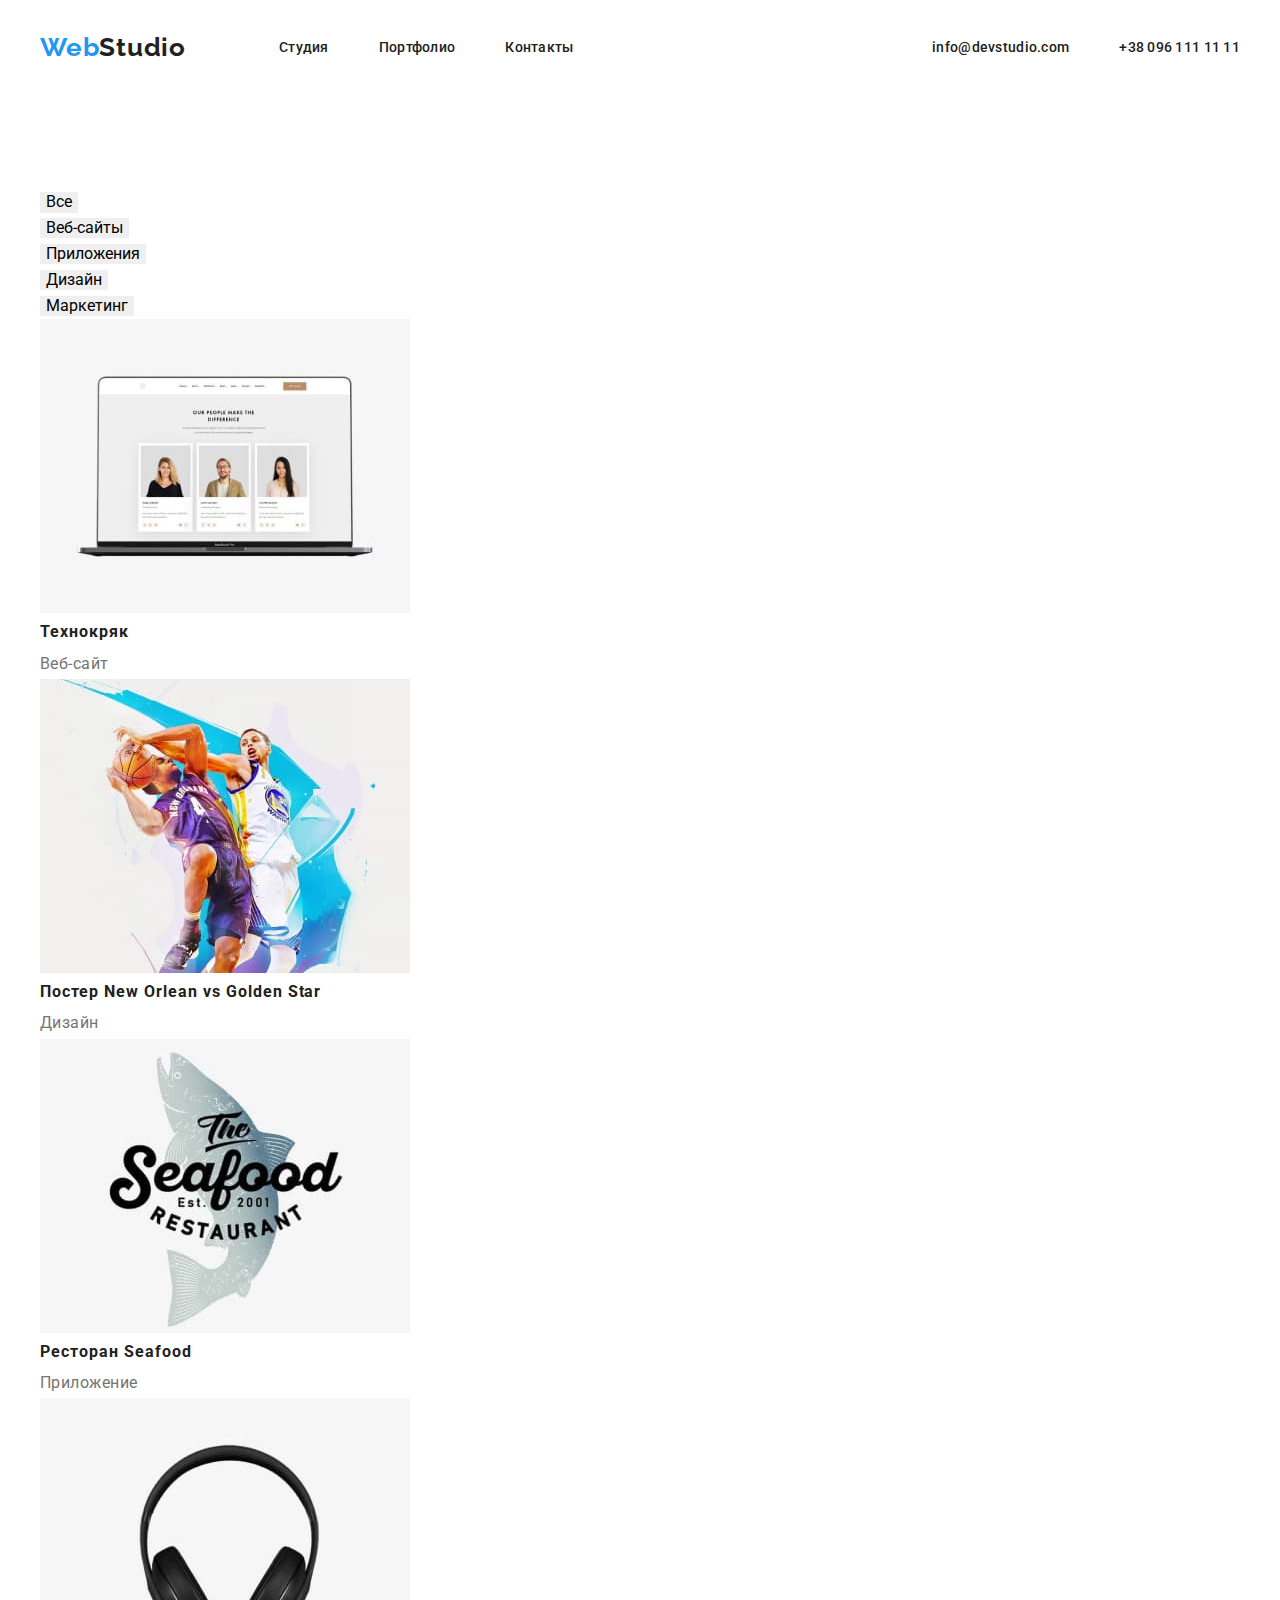
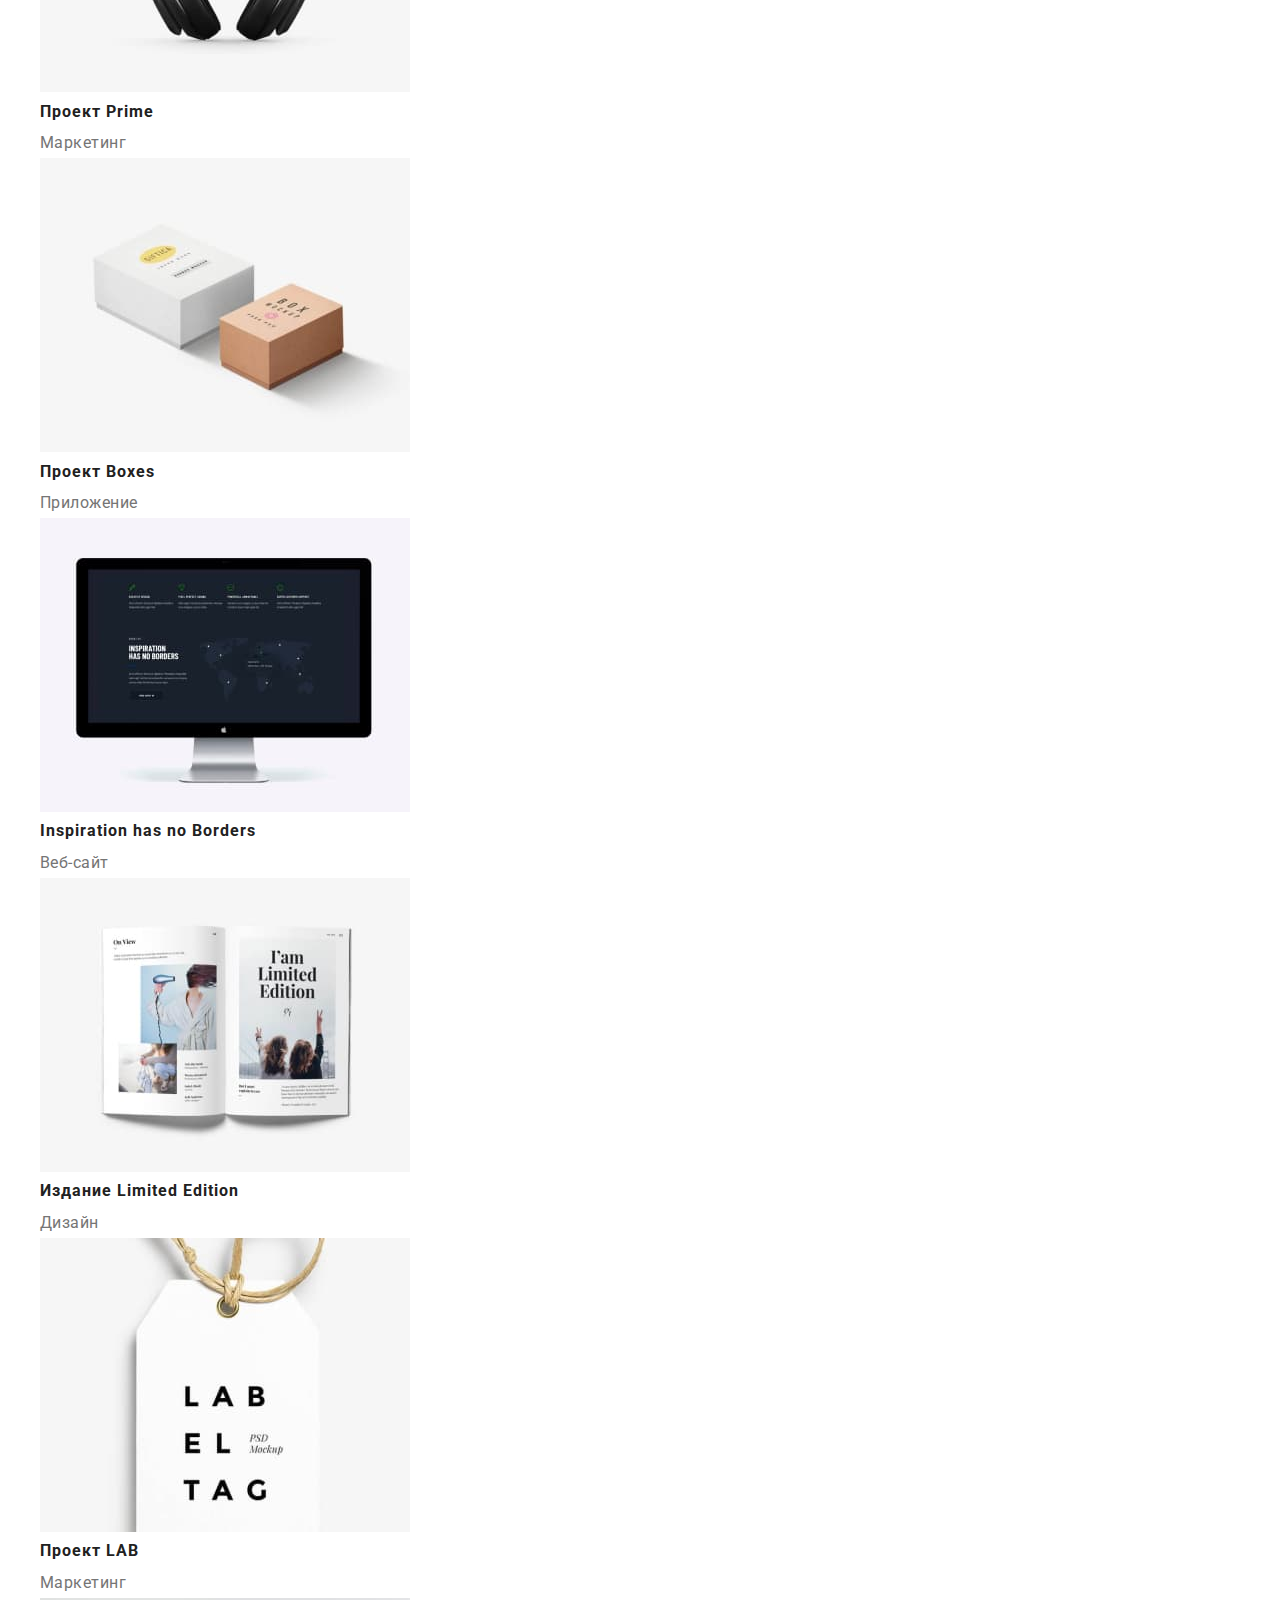
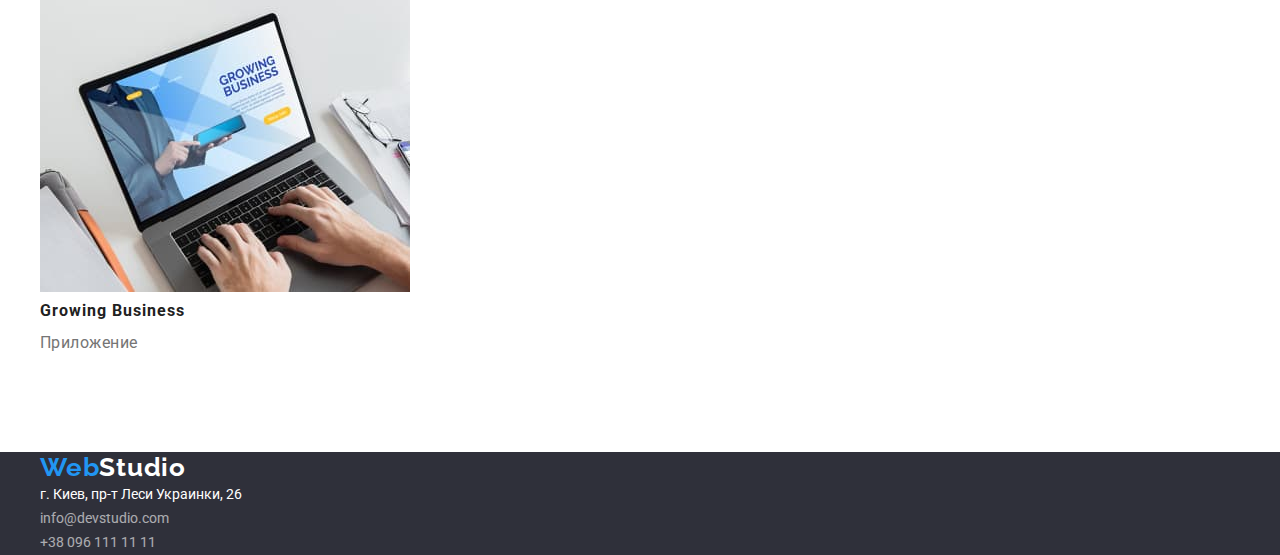
==== portfolio.html @ 66a3a9db "111" ====
<!DOCTYPE html>
<html lang="ru">

<head>
    <meta charset="UTF-8">
    <meta http-equiv="X-UA-Compatible" content="IE=edge">
    <meta name="viewport" content="width=device-width, initial-scale=1.0">
    <link rel="preconnect" href="https://fonts.googleapis.com">
    <link rel="preconnect" href="https://fonts.gstatic.com" crossorigin>
    <link
        href="https://fonts.googleapis.com/css2?family=Raleway:wght@700&family=Roboto:wght@400;500;700;900&display=swap"
        rel="stylesheet">
    <link rel="stylesheet" href="https://cdnjs.cloudflare.com/ajax/libs/modern-normalize/1.1.0/modern-normalize.css"
        integrity="sha512-Y0MM+V6ymRKN2zStTqzQ227DWhhp4Mzdo6gnlRnuaNCbc+YN/ZH0sBCLTM4M0oSy9c9VKiCvd4Jk44aCLrNS5Q=="
        crossorigin="anonymous" referrerpolicy="no-referrer" />
    <link rel="stylesheet" href="./css/styles.css">
    <title>Document</title>
</head>



<body>
    <!--Хедер-->

<header>

    <nav class="container main-nav">
        <a class="logo" href="./index.html">
            Web<spam class="studio-black">Studio</spam> </a>
        <ul class="nav-links">
            <li class="item"><a href="./index.html" class="link">Студия</a></li>
            <li class="item"><a href="./portfolio.html" class="link">Портфолио</a></li>
            <li class="item"><a href="" class="link">Контакты</a></li>
        </ul>

        <ul class="header-contacts">
            <li class="item"><a href="mailto:info@devstudio.com" class="link">info@devstudio.com</a>
            </li>
            <li class="item"><a href="tel:+380961111111" class="link">+38 096 111 11 11
                </a></li>
        </ul>
    </nav>

</header>
    <!--Средняя часть документа-->

    <main>
        <section class="section portfolio">
            <div class="container">
                <ul class="selector-list">
                    <li> <button type="button" class="button">Все</button> </li>
                    <li> <button type="button" class="button">Веб-сайты</button> </li>
                    <li> <button type="button" class="button">Приложения</button> </li>
                    <li> <button type="button" class="button">Дизайн</button> </li>
                    <li> <button type="button" class="button">Маркетинг</button> </li>
                </ul>


                <ul class="work-sectors">

                    <li> <a class="link" href=""> <img class="image" src="./images/portfolio/img.jpg" alt="Технокряк">
                            <h3 class="header">Технокряк</h3>
                            <p class="text">Веб-сайт</p>
                        </a> </li>
                    <li> <a class="link" href=""> <img class="image" src="./images/portfolio/img-1.jpg" alt="Постер">
                            <h3 class="header">Постер New Orlean vs Golden Star</h3>
                            <p class="text">Дизайн</p>
                        </a> </li>
                    <li> <a class="link" href=""> <img class="image" src="./images/portfolio/img-2.jpg"
                                alt="Приложение ресторана">
                            <h3 class="header">Ресторан Seafood</h3>
                            <p class="text">Приложение</p>
                        </a> </li>
                    <li> <a class="link" href=""> <img class="image" src="./images/portfolio/img-3.jpg"
                                alt="Маркетинговый проект">
                            <h3 class="header">Проект Prime</h3>
                            <p class="text">Маркетинг</p>
                        </a> </li>
                    <li> <a class="link" href=""> <img class="image" src="./images/portfolio/img-4.jpg"
                                alt="Приложение Боксес">
                            <h3 class="header">Проект Boxes</h3>
                            <p class="text">Приложение</p>
                        </a> </li>
                    <li> <a class="link" href=""> <img class="image" src="./images/portfolio/img-5.jpg"
                                alt="Вэб сайт Вдохновение">
                            <h3 class="header">Inspiration has no Borders</h3>
                            <p class="text">Веб-сайт</p>
                        </a> </li>
                    <li> <a class="link" href=""> <img class="image" src="./images/portfolio/img-6.jpg"
                                alt="Дизайн издания">
                            <h3 class="header">Издание Limited Edition</h3>
                            <p class="text">Дизайн</p>
                        </a> </li>
                    <li> <a class="link" href=""> <img class="image" src="./images/portfolio/img-7.jpg"
                                alt="Маркетинг проект">
                            <h3 class="header">Проект LAB</h3>
                            <p class="text">Маркетинг</p>
                        </a> </li>
                    <li> <a class="link" href=""> <img class="image" src="./images/portfolio/img-8.jpg"
                                alt="Приложение для роста бизнеса">
                            <h3 class="header">Growing Business</h3>
                            <p class="text">Приложение</p>
                        </a> </li>


                </ul>
            </div>



        </section>







    </main>

    <footer class="footer">
        <div class="container"><a class="logo" href="">Web<spam class="studio-white">Studio</spam></a>
            <address>
                <ul class="footer-adress">
                    <li><a class="link" href="">г. Киев, пр-т Леси Украинки, 26</a></li>
                    <li><a class="link opacity-60" href="mailto:info@devstudio.com">info@devstudio.com</a></li>
                    <li><a class="link opacity-60" href="tel:+380961111111">+38 096 111 11 11</a></li>
                </ul>
            </address>
        </div>
    </footer>
</body>

</html>
---- css/styles.css ----
/* Глобальный класс */

:root {
  --primary-text-color: #212121;
  --secondary-text-color: #757575;
  --accent-text-color: #2196f3;
  --background-color-number-two: #2f303a;
}

body {
  background-color: #ffffff;
  font-family: "Roboto", sans-serif;
  font-size: 14px;
  font-weight: 400;
  color: var(--primary-text-color);
}

button {
  cursor: pointer;
  border: 0;
}

h1,
h2,
h3,
p,
ul {
  margin: 0;
  padding: 0;
}

/* Спочатку приберемо крапки зі списку */

.nav-links,
.header-contacts,
.unique-list,
.images-samples,
.our-team .list,
.footer-adress,
.selector-list,
.work-sectors,
.images-samples .list {
  list-style-type: none;
}

.container {
  width: 1230px;
  margin: 0 auto;
  padding-left: 15px;
  padding-right: 15px;
}
.section {
  padding-top: 94px;
  padding-bottom: 94px;
}

/* Лого, Нав и Хедер */

/* ЛОГО */

.logo {
  font-family: "Raleway", sans-serif;
  text-decoration: none;
  color: var(--accent-text-color);
  font-weight: 700;
  font-size: 26px;
  line-height: 1.2;
  letter-spacing: 0.03em;
  padding-top: 32px;
  padding-bottom: 32px;
}

.studio-black {
  color: var(--primary-text-color);
}
.studio-white {
  color: #ffffff;
}

/* .logo:hover,
.logo:focus {
  text-decoration: underline;
} */

/* НАВ */

.main-nav {
  display: flex;
  align-items: center;
}

.nav-links {
  display: flex;
  margin-left: 93px;
}

.nav-links .item:not(:first-child) {
  margin-left: 50px;
}

.nav-links .link {
  padding-top: 32px;
  padding-bottom: 32px;
  color: var(--primary-text-color);
  font-weight: 500;
  text-decoration: none;
  line-height: 1.17;
  letter-spacing: 0.02em;
  display: block;
}

.nav-links .link:hover,
.nav-links .link:focus {
  color: var(--accent-text-color);
}

/* Лінки з хедеру */

.header-contacts {
  display: flex;
  margin-left: auto;
}

.header-contacts .item:not(:first-child) {
  margin-left: 50px;
}

.header-contacts .link {
  color: var(--primary-text-color);
  font-weight: 500;
  text-decoration: none;
  line-height: 1.14;
  letter-spacing: 0.02em;
  padding-top: 32px;
  padding-bottom: 32px;
  display: block;
}

.header-contacts .link:hover,
.header-contacts .link:focus {
  color: var(--accent-text-color);
}

/* БОДІ */

/* Хероу */

.hero {
  background-color: var(--background-color-number-two);
  width: 100%;
  text-align: center;
  padding-top: 200px;
  padding-bottom: 200px;
}

.hero .header {
  color: #ffffff;
  font-weight: 900;
  font-size: 44px;
  line-height: 1.36;
  letter-spacing: 0.06em;
  text-transform: uppercase;
  margin-bottom: 30px;
}

.button-hero {
  background-color: var(--accent-text-color);
  box-shadow: 0px 4px 4px rgba(0, 0, 0, 0.15);
  border-radius: 4px;
  color: #ffffff;
  font-size: 16px;
  font-weight: 700;
  letter-spacing: 0.06em;
  line-height: 1.87;
}

/* Наші переваги */

.unique-list {
  display: flex;
}

.unique-list .item {
  width: calc((100%-90px) / 4);
  margin-right: 30px;
}

.unique-list .item:last-child {
  margin-right: 0;
}

.unique-list .header {
  font-weight: 700;
  line-height: 1.14;
  letter-spacing: 0.03em;
  text-transform: uppercase;
  margin-bottom: 10px;
}

.unique-list .text {
  color: var(--secondary-text-color);
  line-height: 1.71;
  letter-spacing: 0.03em;
}

.images-samples {
  font-weight: 700;
  font-size: 36;
  line-height: 1.17;
}

.images-samples .header {
  font-size: 36px;
  font-weight: 700;
  line-height: 1.17;
  letter-spacing: 0.03em;
  margin-bottom: 50px;
  text-align: center;
}

.images-samples .list {
  display: flex;
  justify-content: space-between;
}

.images-samples .image {
  display: block;
}

/* Наша команда */

.our-team .section-header {
  font-size: 36px;
  font-weight: 700;
  line-height: 1.17;
  letter-spacing: 0.03em;
  margin-bottom: 50px;
}

.our-team .header {
  font-size: 16px;
  font-weight: 500;
  line-height: 1.19;
  letter-spacing: 0.03em;
  /* text-align: center; */
}

.our-team .text {
  color: var(--secondary-text-color);
  font-size: 16px;
  line-height: 1.19;
  letter-spacing: 0.03em;
}

.footer {
  background-color: var(--background-color-number-two);
}
.footer-adress .link {
  line-height: 1.71;
  color: #ffffff;
  text-decoration: none;
  font-style: normal;
}

.footer-adress .link:hover,
.footer-adress .link:focus {
  color: var(--accent-text-color);
}

.opacity-60 {
  opacity: 0.6;
}

/* ПОРТФОЛІО */

/* Селектор */

.selector-list {
  font-size: 16px;
  font-weight: 500;
  letter-spacing: 0.03em;
  line-height: 1.62;
}

.selector-list .button:hover,
.selector-list .button:focus {
  color: #ffffff;
  background-color: var(--accent-text-color);
}

.work-sectors .link {
  text-decoration: none;
}
.work-sectors .image {
  width: 370px;
  height: 294px;
}

.work-sectors .header {
  color: var(--primary-text-color);
  font-weight: 700;
  line-height: 2;
  letter-spacing: 0.06em;
}

.work-sectors .text {
  color: var(--secondary-text-color);
  font-size: 16px;
  line-height: 1.88;
  letter-spacing: 0.03em;
}
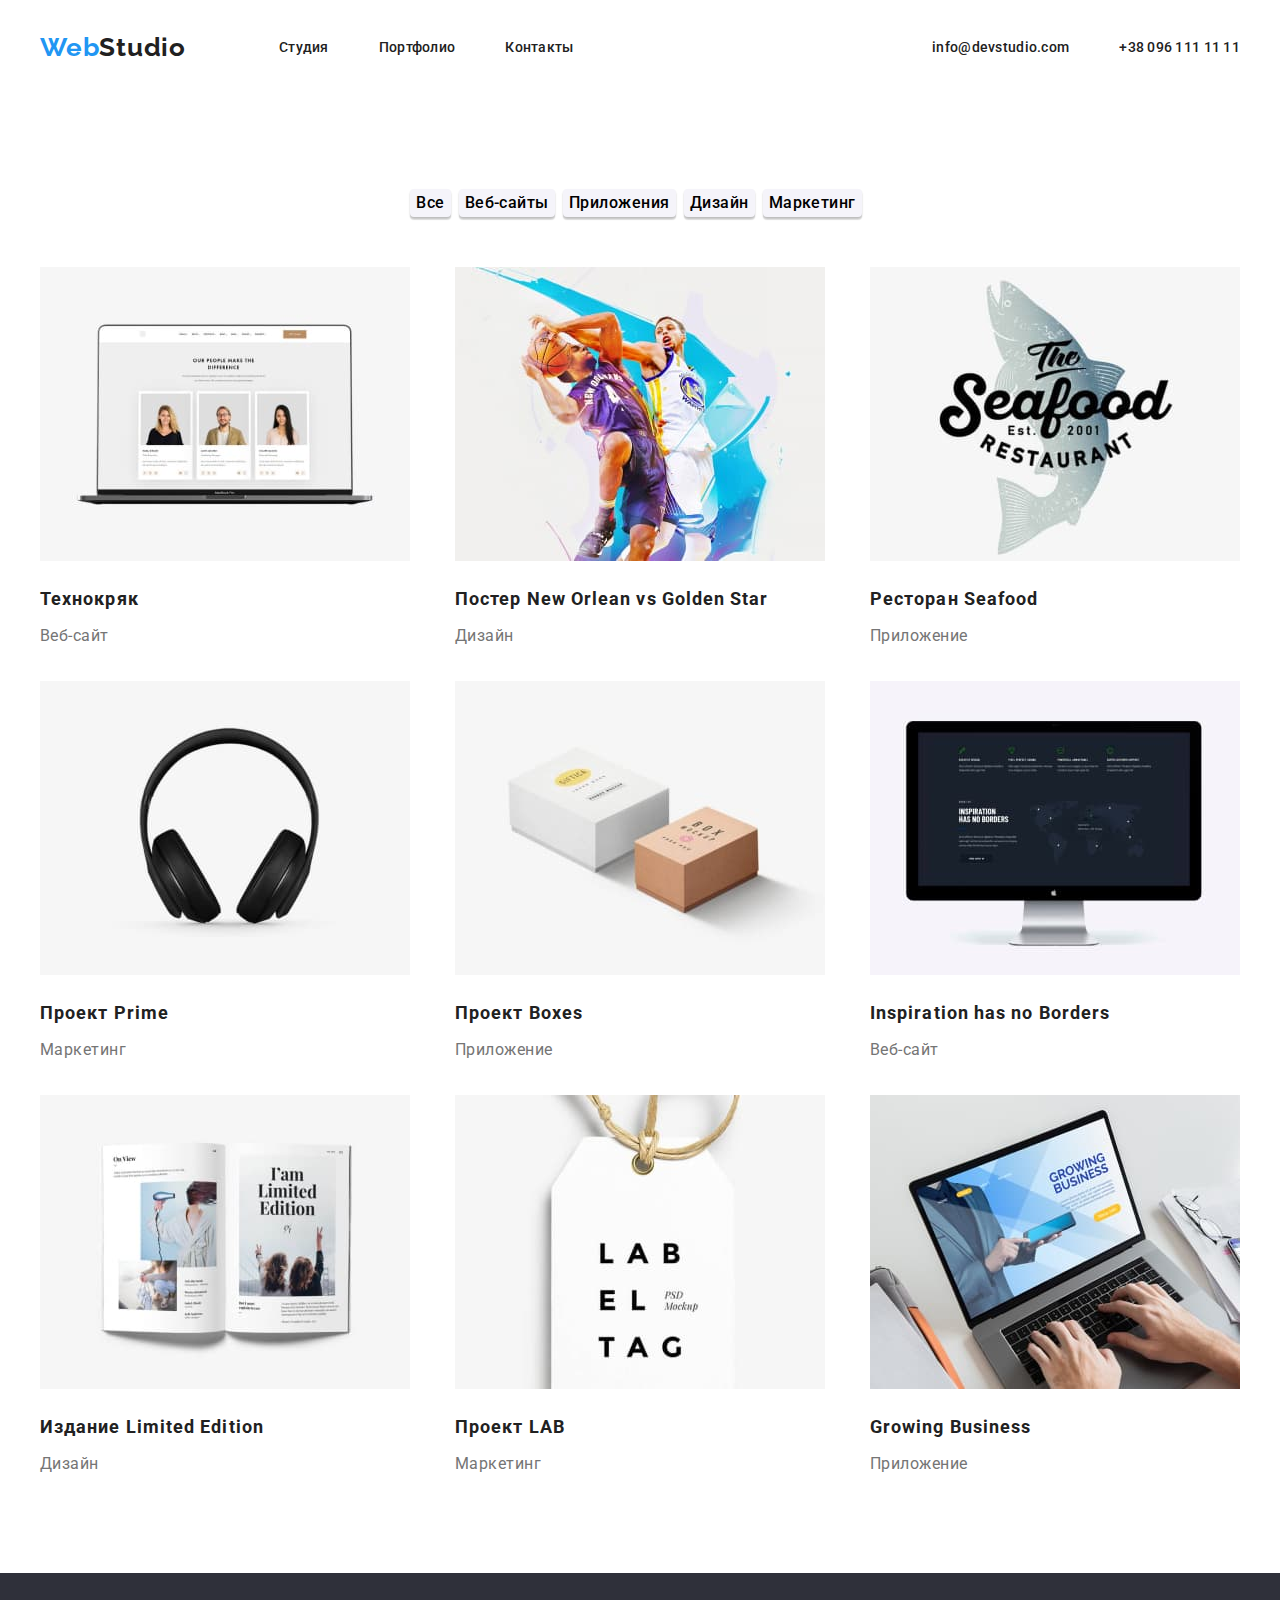
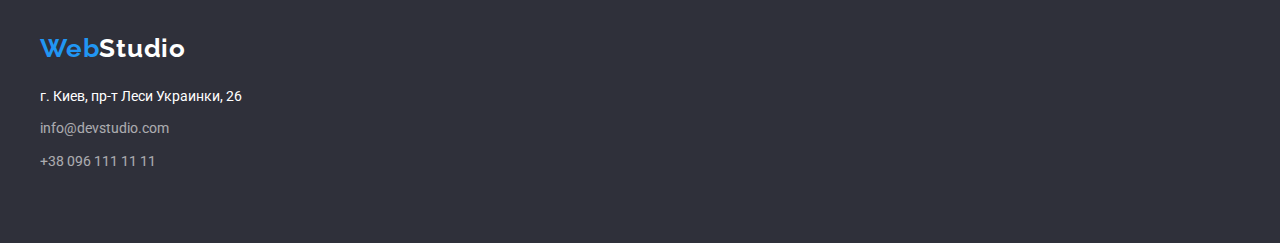
==== commit 4983a6ed: "2222" ====
--- a/portfolio.html
+++ b/portfolio.html
@@ -48,55 +48,55 @@
         <section class="section portfolio">
             <div class="container">
                 <ul class="selector-list">
-                    <li> <button type="button" class="button">Все</button> </li>
-                    <li> <button type="button" class="button">Веб-сайты</button> </li>
-                    <li> <button type="button" class="button">Приложения</button> </li>
-                    <li> <button type="button" class="button">Дизайн</button> </li>
-                    <li> <button type="button" class="button">Маркетинг</button> </li>
+                    <li class="item"> <button type="button" class="button">Все</button> </li>
+                    <li class="item"> <button type="button" class="button">Веб-сайты</button> </li>
+                    <li class="item"> <button type="button" class="button">Приложения</button> </li>
+                    <li class="item"> <button type="button" class="button">Дизайн</button> </li>
+                    <li class="item"> <button type="button" class="button">Маркетинг</button> </li>
                 </ul>
 
 
                 <ul class="work-sectors">
 
-                    <li> <a class="link" href=""> <img class="image" src="./images/portfolio/img.jpg" alt="Технокряк">
+                    <li class="item"> <a class="link" href=""> <img class="image" src="./images/portfolio/img.jpg" alt="Технокряк">
                             <h3 class="header">Технокряк</h3>
                             <p class="text">Веб-сайт</p>
                         </a> </li>
-                    <li> <a class="link" href=""> <img class="image" src="./images/portfolio/img-1.jpg" alt="Постер">
+                    <li class="item"> <a class="link" href=""> <img class="image" src="./images/portfolio/img-1.jpg" alt="Постер">
                             <h3 class="header">Постер New Orlean vs Golden Star</h3>
                             <p class="text">Дизайн</p>
                         </a> </li>
-                    <li> <a class="link" href=""> <img class="image" src="./images/portfolio/img-2.jpg"
+                    <li class="item"> <a class="link" href=""> <img class="image" src="./images/portfolio/img-2.jpg"
                                 alt="Приложение ресторана">
                             <h3 class="header">Ресторан Seafood</h3>
                             <p class="text">Приложение</p>
                         </a> </li>
-                    <li> <a class="link" href=""> <img class="image" src="./images/portfolio/img-3.jpg"
+                    <li class="item"> <a class="link" href=""> <img class="image" src="./images/portfolio/img-3.jpg"
                                 alt="Маркетинговый проект">
                             <h3 class="header">Проект Prime</h3>
                             <p class="text">Маркетинг</p>
                         </a> </li>
-                    <li> <a class="link" href=""> <img class="image" src="./images/portfolio/img-4.jpg"
+                    <li class="item"> <a class="link" href=""> <img class="image" src="./images/portfolio/img-4.jpg"
                                 alt="Приложение Боксес">
                             <h3 class="header">Проект Boxes</h3>
                             <p class="text">Приложение</p>
                         </a> </li>
-                    <li> <a class="link" href=""> <img class="image" src="./images/portfolio/img-5.jpg"
+                    <li class="item"> <a class="link" href=""> <img class="image" src="./images/portfolio/img-5.jpg"
                                 alt="Вэб сайт Вдохновение">
                             <h3 class="header">Inspiration has no Borders</h3>
                             <p class="text">Веб-сайт</p>
                         </a> </li>
-                    <li> <a class="link" href=""> <img class="image" src="./images/portfolio/img-6.jpg"
+                    <li class="item"> <a class="link" href=""> <img class="image" src="./images/portfolio/img-6.jpg"
                                 alt="Дизайн издания">
                             <h3 class="header">Издание Limited Edition</h3>
                             <p class="text">Дизайн</p>
                         </a> </li>
-                    <li> <a class="link" href=""> <img class="image" src="./images/portfolio/img-7.jpg"
+                    <li class="item"> <a class="link" href=""> <img class="image" src="./images/portfolio/img-7.jpg"
                                 alt="Маркетинг проект">
                             <h3 class="header">Проект LAB</h3>
                             <p class="text">Маркетинг</p>
                         </a> </li>
-                    <li> <a class="link" href=""> <img class="image" src="./images/portfolio/img-8.jpg"
+                    <li class="item"> <a class="link" href=""> <img class="image" src="./images/portfolio/img-8.jpg"
                                 alt="Приложение для роста бизнеса">
                             <h3 class="header">Growing Business</h3>
                             <p class="text">Приложение</p>
@@ -119,12 +119,14 @@
     </main>
 
     <footer class="footer">
-        <div class="container"><a class="logo" href="">Web<spam class="studio-white">Studio</spam></a>
+    
+        <div class="container">
+            <a class="logo" href="">Web<spam class="studio-white">Studio</spam></a>
             <address>
                 <ul class="footer-adress">
-                    <li><a class="link" href="">г. Киев, пр-т Леси Украинки, 26</a></li>
-                    <li><a class="link opacity-60" href="mailto:info@devstudio.com">info@devstudio.com</a></li>
-                    <li><a class="link opacity-60" href="tel:+380961111111">+38 096 111 11 11</a></li>
+                    <li class="item"><a class="link" href="">г. Киев, пр-т Леси Украинки, 26</a></li>
+                    <li class="item"><a class="link opacity-60" href="mailto:info@devstudio.com">info@devstudio.com</a></li>
+                    <li class="item"><a class="link opacity-60" href="tel:+380961111111">+38 096 111 11 11</a></li>
                 </ul>
             </address>
         </div>
--- a/css/styles.css
+++ b/css/styles.css
@@ -235,6 +235,25 @@
   line-height: 1.17;
   letter-spacing: 0.03em;
   margin-bottom: 50px;
+  text-align: center;
+  /* background-color: #2196f3; */
+}
+
+.our-team .list {
+  display: flex;
+  justify-content: space-between;
+}
+
+.our-team .item {
+  /* background-color: #2196f3; */
+  box-shadow: 0px 1px 3px rgba(0, 0, 0, 0.12), 0px 1px 1px rgba(0, 0, 0, 0.14),
+    0px 2px 1px rgba(0, 0, 0, 0.2);
+  border-radius: 0px 0px 4px 4px;
+}
+
+.our-team .image {
+  display: block;
+  margin-bottom: 30px;
 }
 
 .our-team .header {
@@ -242,7 +261,9 @@
   font-weight: 500;
   line-height: 1.19;
   letter-spacing: 0.03em;
-  /* text-align: center; */
+  /* background-color: aqua; */
+  margin-bottom: 10px;
+  text-align: center;
 }
 
 .our-team .text {
@@ -250,11 +271,23 @@
   font-size: 16px;
   line-height: 1.19;
   letter-spacing: 0.03em;
+  margin-bottom: 30px;
+  text-align: center;
 }
 
 .footer {
   background-color: var(--background-color-number-two);
-}
+  padding-top: 60px;
+  padding-bottom: 60px;
+}
+
+.footer-adress {
+  margin-top: 20px;
+}
+.footer-adress .item {
+  margin-bottom: 9px;
+}
+
 .footer-adress .link {
   line-height: 1.71;
   color: #ffffff;
@@ -275,11 +308,31 @@
 
 /* Селектор */
 
+.portfolio {
+  /* background-color: #2196f3; */
+}
+
 .selector-list {
+  display: flex;
+  justify-content: center;
+  margin-bottom: 50px;
+  /* background-color: aquamarine; */
+}
+
+.selector-list .item {
+  margin-right: 8px;
+}
+
+.selector-list .button {
   font-size: 16px;
   font-weight: 500;
   letter-spacing: 0.03em;
   line-height: 1.62;
+
+  background-color: #f5f4fa;
+  box-shadow: 0px 3px 1px rgba(0, 0, 0, 0.1), 0px 1px 2px rgba(0, 0, 0, 0.08),
+    0px 2px 2px rgba(0, 0, 0, 0.12);
+  border-radius: 4px;
 }
 
 .selector-list .button:hover,
@@ -288,19 +341,40 @@
   background-color: var(--accent-text-color);
 }
 
+.work-sectors {
+  display: flex;
+  justify-content: space-between;
+  flex-wrap: wrap;
+  /* background-color: tomato; */
+}
+
+.work-sectors .item {
+  margin-bottom: 30px;
+  /* background-color: #2196f3; */
+}
+
+.work-sectors .item:nth-child(n + 7) {
+  margin-bottom: 0;
+}
+
 .work-sectors .link {
   text-decoration: none;
 }
 .work-sectors .image {
+  display: block;
   width: 370px;
-  height: 294px;
+  background-color: aqua;
+  margin-bottom: 20px;
 }
 
 .work-sectors .header {
   color: var(--primary-text-color);
   font-weight: 700;
+  font-size: 18px;
   line-height: 2;
   letter-spacing: 0.06em;
+  /* background-color: brown; */
+  margin-bottom: 4px;
 }
 
 .work-sectors .text {
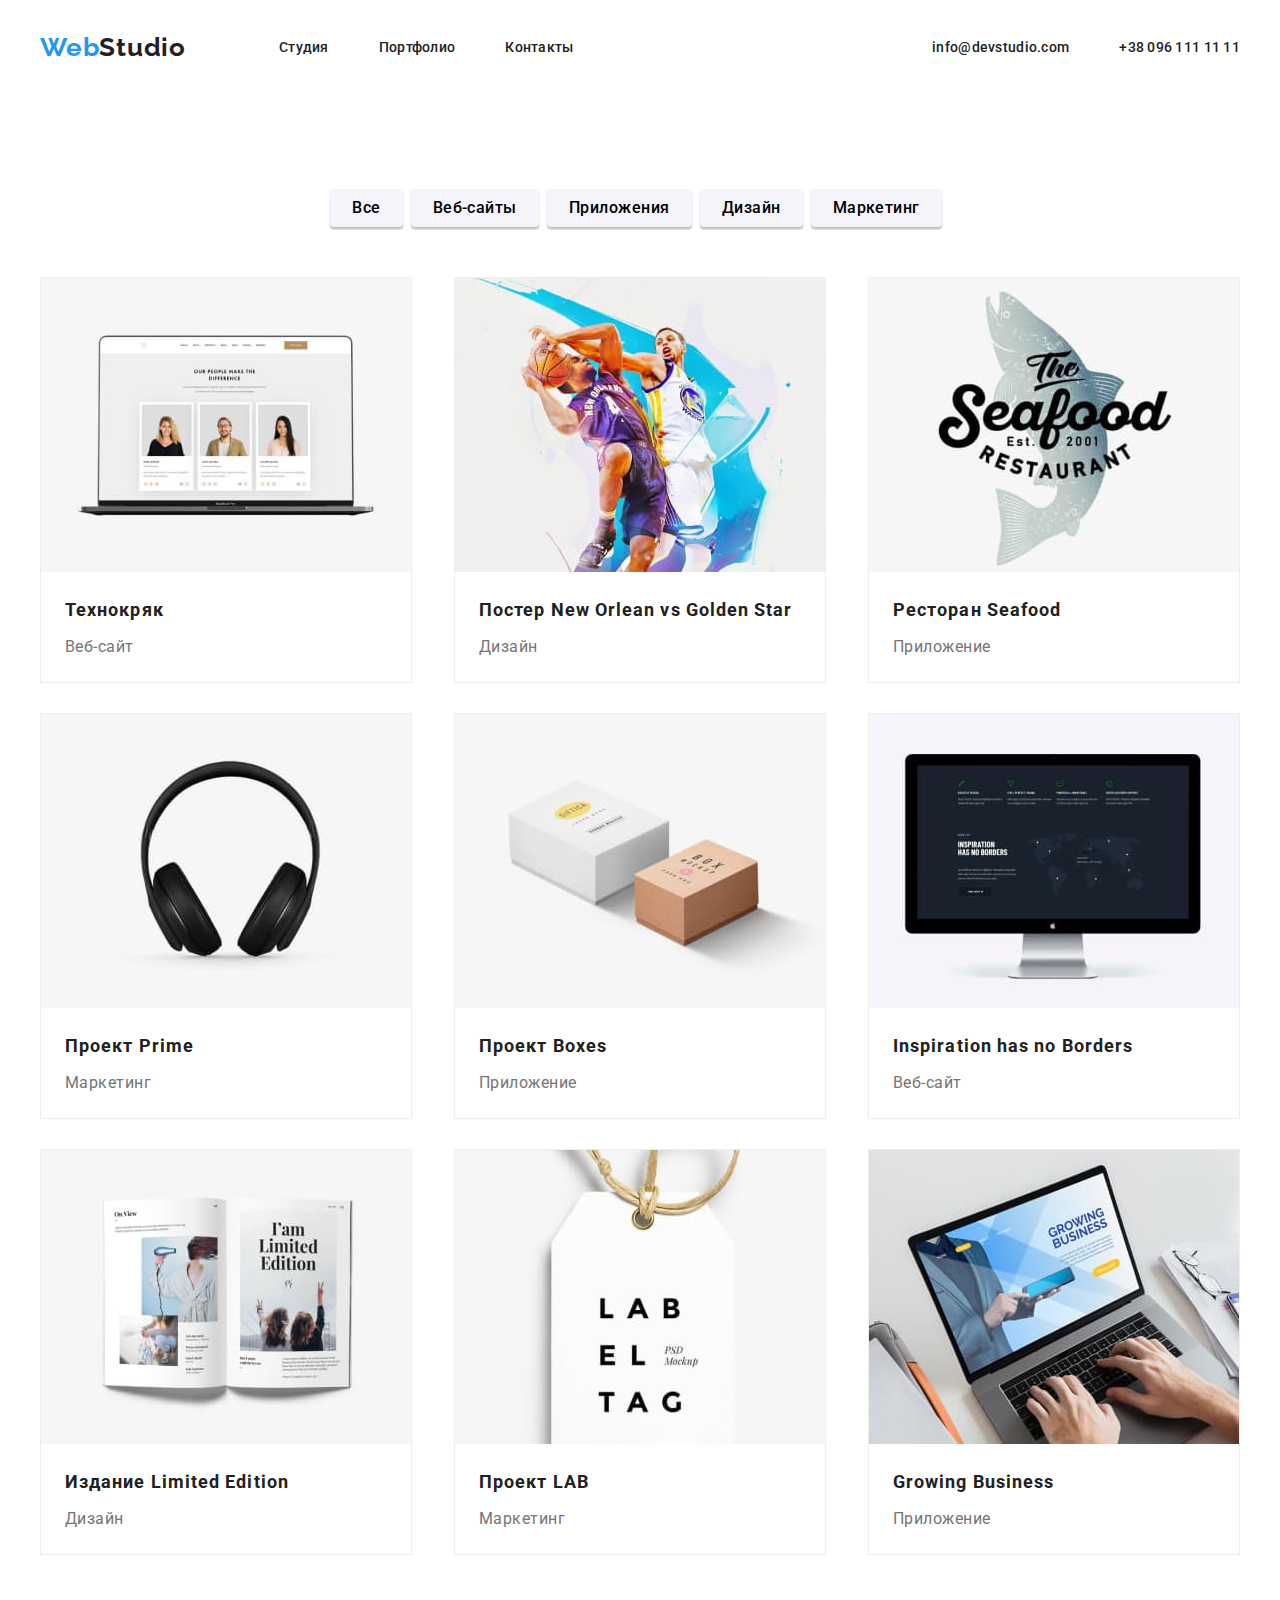
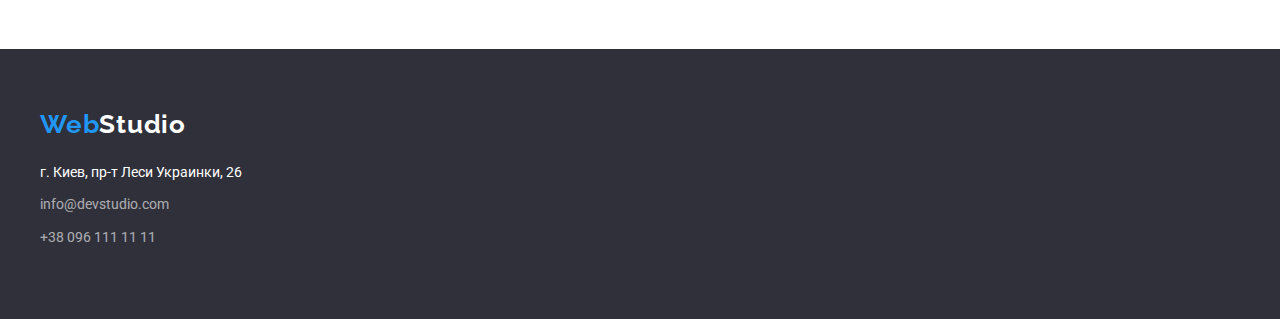
==== commit 593d094b: "4" ====
--- a/portfolio.html
+++ b/portfolio.html
@@ -22,26 +22,26 @@
 <body>
     <!--Хедер-->
 
-<header>
+    <header>
 
-    <nav class="container main-nav">
-        <a class="logo" href="./index.html">
-            Web<spam class="studio-black">Studio</spam> </a>
-        <ul class="nav-links">
-            <li class="item"><a href="./index.html" class="link">Студия</a></li>
-            <li class="item"><a href="./portfolio.html" class="link">Портфолио</a></li>
-            <li class="item"><a href="" class="link">Контакты</a></li>
-        </ul>
+        <nav class="container main-nav">
+            <a class="logo" href="./index.html">
+                Web<spam class="studio-black">Studio</spam> </a>
+            <ul class="nav-links">
+                <li class="item"><a href="./index.html" class="link">Студия</a></li>
+                <li class="item"><a href="./portfolio.html" class="link">Портфолио</a></li>
+                <li class="item"><a href="" class="link">Контакты</a></li>
+            </ul>
 
-        <ul class="header-contacts">
-            <li class="item"><a href="mailto:info@devstudio.com" class="link">info@devstudio.com</a>
-            </li>
-            <li class="item"><a href="tel:+380961111111" class="link">+38 096 111 11 11
-                </a></li>
-        </ul>
-    </nav>
+            <ul class="header-contacts">
+                <li class="item"><a href="mailto:info@devstudio.com" class="link">info@devstudio.com</a>
+                </li>
+                <li class="item"><a href="tel:+380961111111" class="link">+38 096 111 11 11
+                    </a></li>
+            </ul>
+        </nav>
 
-</header>
+    </header>
     <!--Средняя часть документа-->
 
     <main>
@@ -58,11 +58,13 @@
 
                 <ul class="work-sectors">
 
-                    <li class="item"> <a class="link" href=""> <img class="image" src="./images/portfolio/img.jpg" alt="Технокряк">
+                    <li class="item"> <a class="link" href=""> <img class="image" src="./images/portfolio/img.jpg"
+                                alt="Технокряк">
                             <h3 class="header">Технокряк</h3>
                             <p class="text">Веб-сайт</p>
                         </a> </li>
-                    <li class="item"> <a class="link" href=""> <img class="image" src="./images/portfolio/img-1.jpg" alt="Постер">
+                    <li class="item"> <a class="link" href=""> <img class="image" src="./images/portfolio/img-1.jpg"
+                                alt="Постер">
                             <h3 class="header">Постер New Orlean vs Golden Star</h3>
                             <p class="text">Дизайн</p>
                         </a> </li>
@@ -119,13 +121,14 @@
     </main>
 
     <footer class="footer">
-    
+
         <div class="container">
             <a class="logo" href="">Web<spam class="studio-white">Studio</spam></a>
             <address>
                 <ul class="footer-adress">
                     <li class="item"><a class="link" href="">г. Киев, пр-т Леси Украинки, 26</a></li>
-                    <li class="item"><a class="link opacity-60" href="mailto:info@devstudio.com">info@devstudio.com</a></li>
+                    <li class="item"><a class="link opacity-60" href="mailto:info@devstudio.com">info@devstudio.com</a>
+                    </li>
                     <li class="item"><a class="link opacity-60" href="tel:+380961111111">+38 096 111 11 11</a></li>
                 </ul>
             </address>
--- a/css/styles.css
+++ b/css/styles.css
@@ -172,6 +172,7 @@
   font-weight: 700;
   letter-spacing: 0.06em;
   line-height: 1.87;
+  padding: 10px 32px;
 }
 
 /* Наші переваги */
@@ -328,6 +329,7 @@
   font-weight: 500;
   letter-spacing: 0.03em;
   line-height: 1.62;
+  padding: 6px 22px;
 
   background-color: #f5f4fa;
   box-shadow: 0px 3px 1px rgba(0, 0, 0, 0.1), 0px 1px 2px rgba(0, 0, 0, 0.08),
@@ -350,6 +352,7 @@
 
 .work-sectors .item {
   margin-bottom: 30px;
+  border: 1px solid #eeeeee;
   /* background-color: #2196f3; */
 }
 
@@ -375,6 +378,7 @@
   letter-spacing: 0.06em;
   /* background-color: brown; */
   margin-bottom: 4px;
+  margin-left: 24px;
 }
 
 .work-sectors .text {
@@ -382,4 +386,6 @@
   font-size: 16px;
   line-height: 1.88;
   letter-spacing: 0.03em;
-}
+  margin-bottom: 20px;
+  margin-left: 24px;
+}
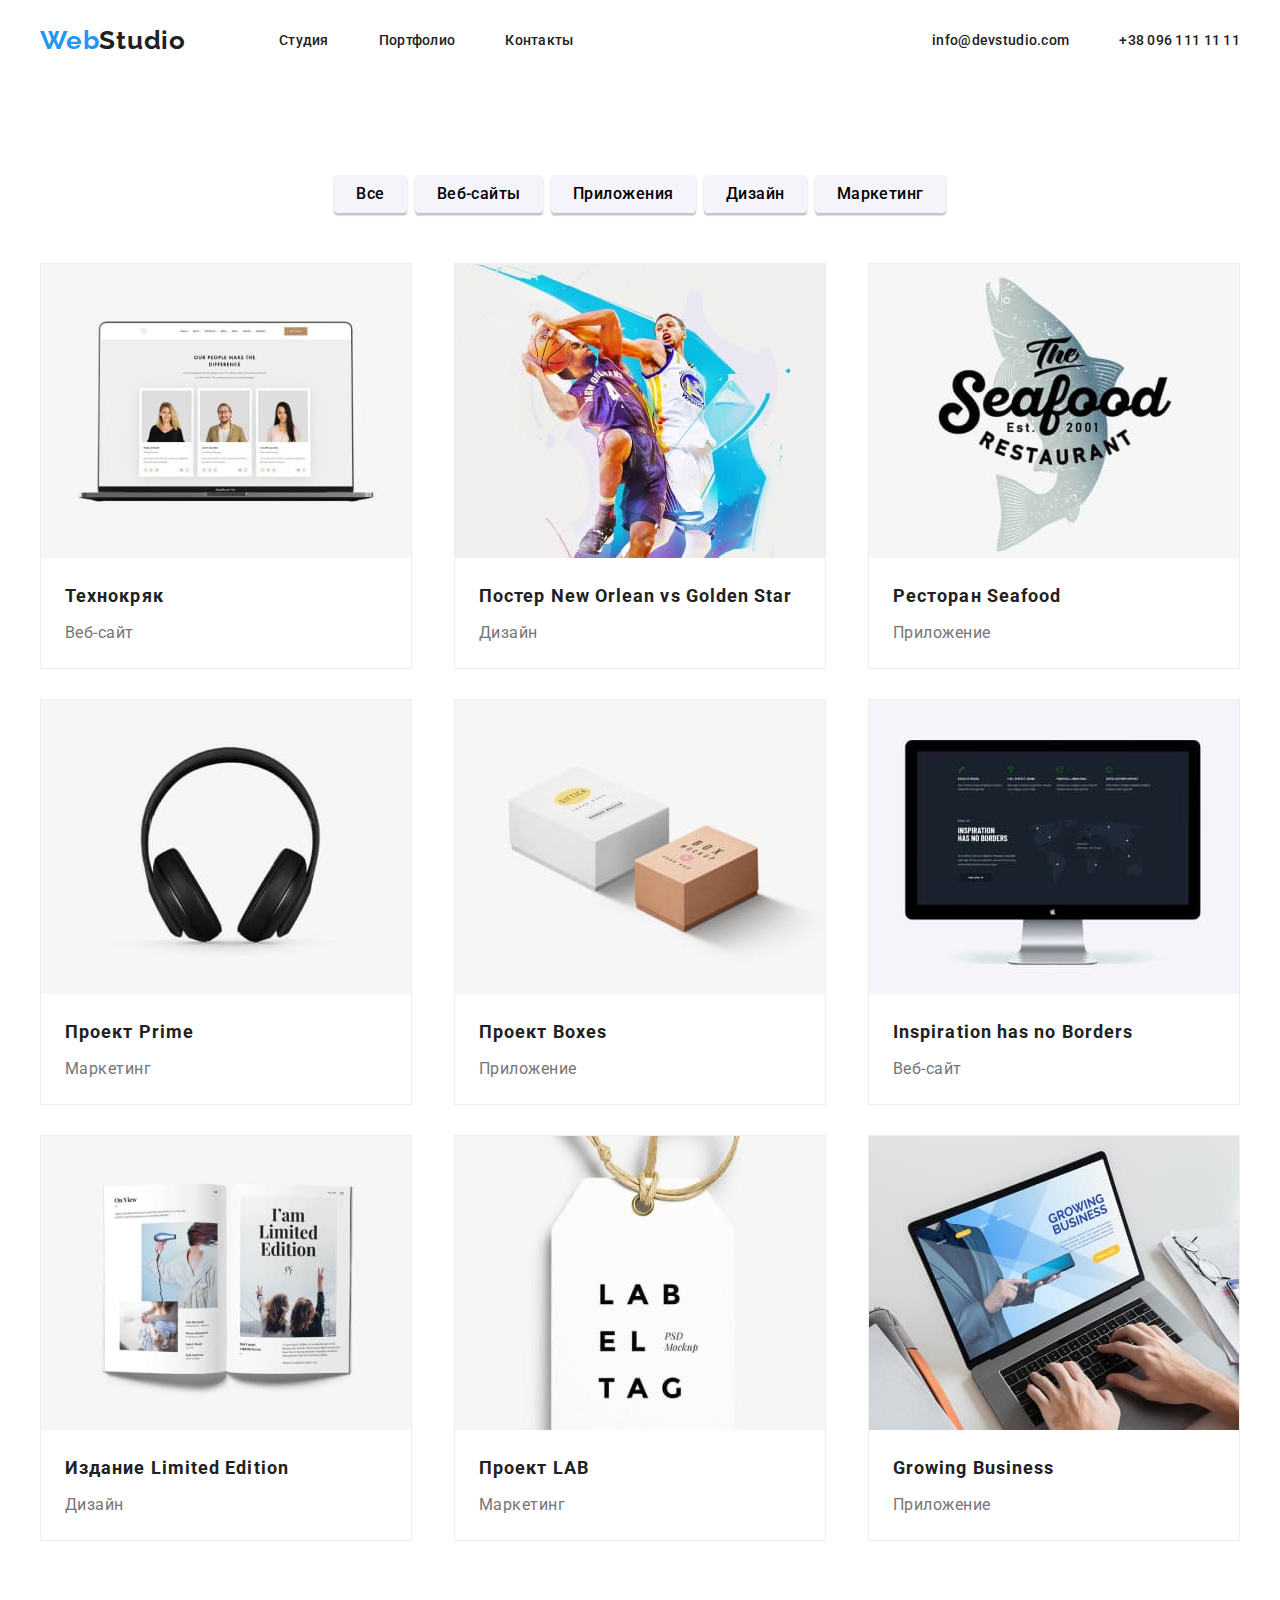
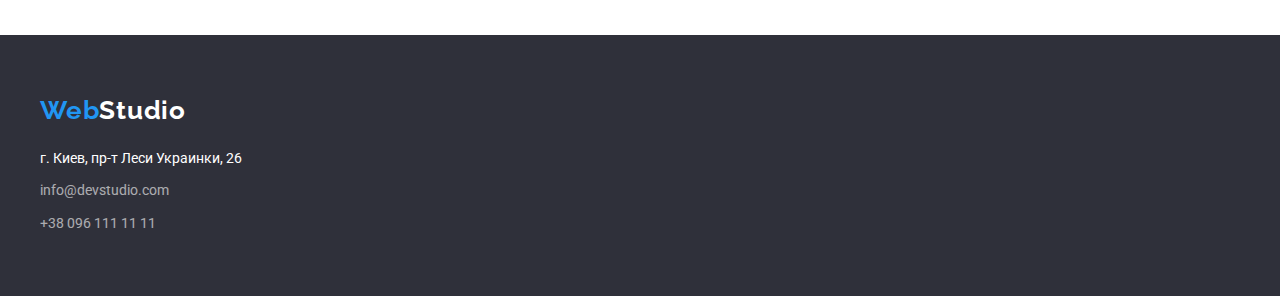
==== commit a9196401: "Change-01" ====
--- a/portfolio.html
+++ b/portfolio.html
@@ -59,49 +59,49 @@
                 <ul class="work-sectors">
 
                     <li class="item"> <a class="link" href=""> <img class="image" src="./images/portfolio/img.jpg"
-                                alt="Технокряк">
+                                alt="Технокряк"><div class="padding-20">
                             <h3 class="header">Технокряк</h3>
-                            <p class="text">Веб-сайт</p>
+                            <p class="text">Веб-сайт</p></div>
                         </a> </li>
                     <li class="item"> <a class="link" href=""> <img class="image" src="./images/portfolio/img-1.jpg"
-                                alt="Постер">
+                                alt="Постер"><div class="padding-20">
                             <h3 class="header">Постер New Orlean vs Golden Star</h3>
-                            <p class="text">Дизайн</p>
+                            <p class="text">Дизайн</p></div>
                         </a> </li>
                     <li class="item"> <a class="link" href=""> <img class="image" src="./images/portfolio/img-2.jpg"
-                                alt="Приложение ресторана">
+                                alt="Приложение ресторана"><div class="padding-20">
                             <h3 class="header">Ресторан Seafood</h3>
-                            <p class="text">Приложение</p>
+                            <p class="text">Приложение</p></div>
                         </a> </li>
                     <li class="item"> <a class="link" href=""> <img class="image" src="./images/portfolio/img-3.jpg"
-                                alt="Маркетинговый проект">
+                                alt="Маркетинговый проект"><div class="padding-20">
                             <h3 class="header">Проект Prime</h3>
-                            <p class="text">Маркетинг</p>
+                            <p class="text">Маркетинг</p></div>
                         </a> </li>
                     <li class="item"> <a class="link" href=""> <img class="image" src="./images/portfolio/img-4.jpg"
-                                alt="Приложение Боксес">
+                                alt="Приложение Боксес"><div class="padding-20">
                             <h3 class="header">Проект Boxes</h3>
-                            <p class="text">Приложение</p>
+                            <p class="text">Приложение</p></div>
                         </a> </li>
                     <li class="item"> <a class="link" href=""> <img class="image" src="./images/portfolio/img-5.jpg"
-                                alt="Вэб сайт Вдохновение">
+                                alt="Вэб сайт Вдохновение"><div class="padding-20">
                             <h3 class="header">Inspiration has no Borders</h3>
-                            <p class="text">Веб-сайт</p>
+                            <p class="text">Веб-сайт</p></div>
                         </a> </li>
                     <li class="item"> <a class="link" href=""> <img class="image" src="./images/portfolio/img-6.jpg"
-                                alt="Дизайн издания">
+                                alt="Дизайн издания"><div class="padding-20">
                             <h3 class="header">Издание Limited Edition</h3>
-                            <p class="text">Дизайн</p>
+                            <p class="text">Дизайн</p></div>
                         </a> </li>
                     <li class="item"> <a class="link" href=""> <img class="image" src="./images/portfolio/img-7.jpg"
-                                alt="Маркетинг проект">
+                                alt="Маркетинг проект"><div class="padding-20">
                             <h3 class="header">Проект LAB</h3>
-                            <p class="text">Маркетинг</p>
+                            <p class="text">Маркетинг</p></div>
                         </a> </li>
                     <li class="item"> <a class="link" href=""> <img class="image" src="./images/portfolio/img-8.jpg"
-                                alt="Приложение для роста бизнеса">
+                                alt="Приложение для роста бизнеса"><div class="padding-20">
                             <h3 class="header">Growing Business</h3>
-                            <p class="text">Приложение</p>
+                            <p class="text">Приложение</p></div>
                         </a> </li>
 
 
--- a/css/styles.css
+++ b/css/styles.css
@@ -44,10 +44,8 @@
 }
 
 .container {
-  width: 1230px;
+  width: 1200px;
   margin: 0 auto;
-  padding-left: 15px;
-  padding-right: 15px;
 }
 .section {
   padding-top: 94px;
@@ -57,6 +55,10 @@
 /* Лого, Нав и Хедер */
 
 /* ЛОГО */
+
+.section-header {
+  border-bottom: 1px solid #ececec;
+}
 
 .logo {
   font-family: "Raleway", sans-serif;
@@ -66,8 +68,8 @@
   font-size: 26px;
   line-height: 1.2;
   letter-spacing: 0.03em;
-  padding-top: 32px;
-  padding-bottom: 32px;
+  /* padding-top: 32px; */
+  margin: 25px 0;
 }
 
 .studio-black {
@@ -208,6 +210,7 @@
   font-weight: 700;
   font-size: 36;
   line-height: 1.17;
+  padding-top: 0;
 }
 
 .images-samples .header {
@@ -225,10 +228,16 @@
 }
 
 .images-samples .image {
+  width: 100%;
+  height: auto;
   display: block;
 }
 
 /* Наша команда */
+
+.our-team {
+  background-color: #f5f4fa;
+}
 
 .our-team .section-header {
   font-size: 36px;
@@ -246,7 +255,7 @@
 }
 
 .our-team .item {
-  /* background-color: #2196f3; */
+  background-color: #ffffff;
   box-shadow: 0px 1px 3px rgba(0, 0, 0, 0.12), 0px 1px 1px rgba(0, 0, 0, 0.14),
     0px 2px 1px rgba(0, 0, 0, 0.2);
   border-radius: 0px 0px 4px 4px;
@@ -254,7 +263,7 @@
 
 .our-team .image {
   display: block;
-  margin-bottom: 30px;
+  /* margin-bottom: 30px; */
 }
 
 .our-team .header {
@@ -272,8 +281,12 @@
   font-size: 16px;
   line-height: 1.19;
   letter-spacing: 0.03em;
-  margin-bottom: 30px;
   text-align: center;
+}
+
+.padding-30 {
+  padding-top: 30px;
+  padding-bottom: 30px;
 }
 
 .footer {
@@ -282,11 +295,18 @@
   padding-bottom: 60px;
 }
 
+.logo-footer {
+  margin: 0;
+}
 .footer-adress {
   margin-top: 20px;
 }
 .footer-adress .item {
   margin-bottom: 9px;
+}
+
+.footer-adress .item:last-child {
+  margin-bottom: 0;
 }
 
 .footer-adress .link {
@@ -324,6 +344,10 @@
   margin-right: 8px;
 }
 
+.selector-list .item:last-child {
+  margin-right: 0;
+}
+
 .selector-list .button {
   font-size: 16px;
   font-weight: 500;
@@ -362,12 +386,12 @@
 
 .work-sectors .link {
   text-decoration: none;
+  display: block;
 }
 .work-sectors .image {
   display: block;
   width: 370px;
   background-color: aqua;
-  margin-bottom: 20px;
 }
 
 .work-sectors .header {
@@ -386,6 +410,10 @@
   font-size: 16px;
   line-height: 1.88;
   letter-spacing: 0.03em;
-  margin-bottom: 20px;
   margin-left: 24px;
 }
+
+.padding-20 {
+  padding-top: 20px;
+  padding-bottom: 20px;
+}
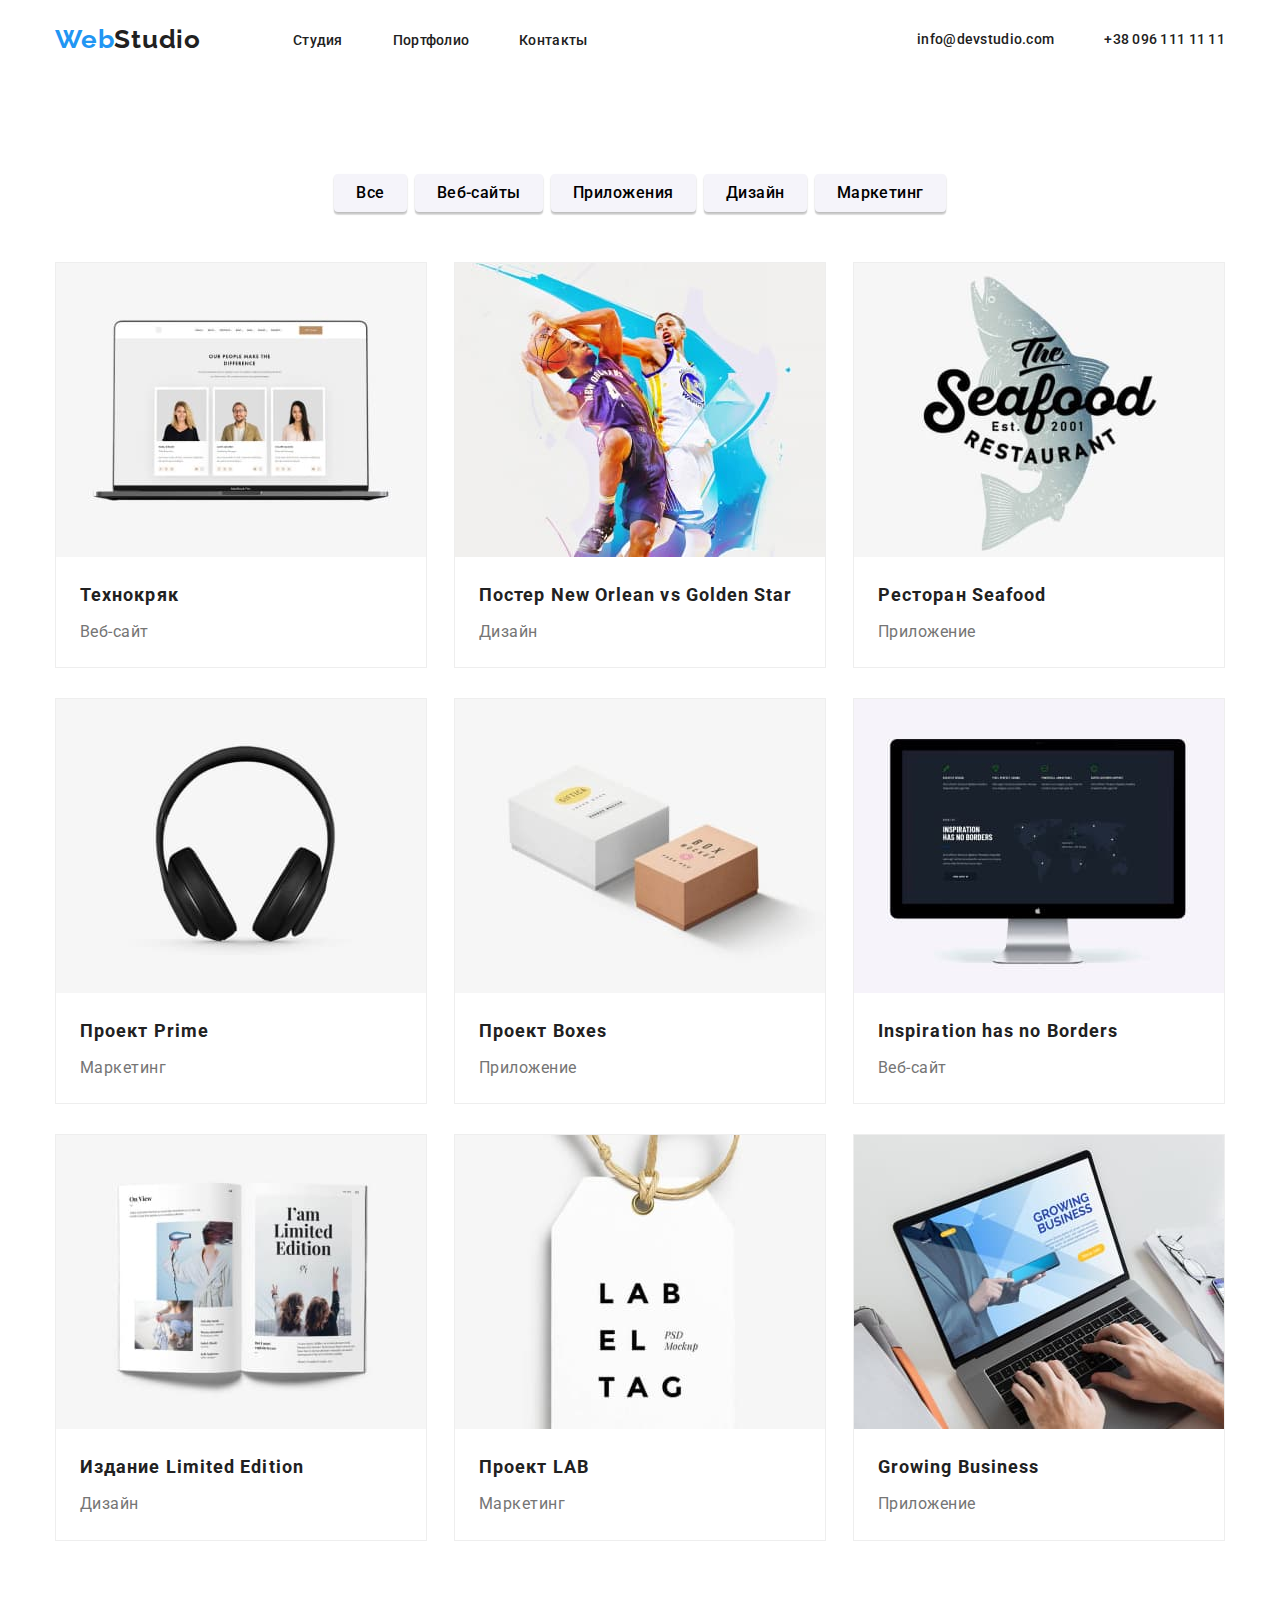
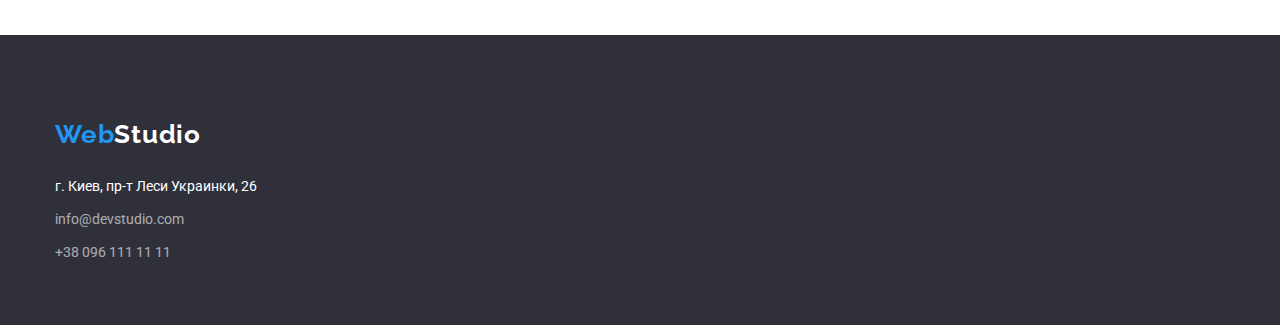
==== commit 25592fee: "02.12.2022 - 005" ====
--- a/portfolio.html
+++ b/portfolio.html
@@ -60,47 +60,47 @@
 
                     <li class="item"> <a class="link" href=""> <img class="image" src="./images/portfolio/img.jpg"
                                 alt="Технокряк"><div class="padding-20">
-                            <h3 class="header">Технокряк</h3>
+                            <h3 class="title">Технокряк</h3>
                             <p class="text">Веб-сайт</p></div>
                         </a> </li>
                     <li class="item"> <a class="link" href=""> <img class="image" src="./images/portfolio/img-1.jpg"
                                 alt="Постер"><div class="padding-20">
-                            <h3 class="header">Постер New Orlean vs Golden Star</h3>
+                            <h3 class="title">Постер New Orlean vs Golden Star</h3>
                             <p class="text">Дизайн</p></div>
                         </a> </li>
                     <li class="item"> <a class="link" href=""> <img class="image" src="./images/portfolio/img-2.jpg"
                                 alt="Приложение ресторана"><div class="padding-20">
-                            <h3 class="header">Ресторан Seafood</h3>
+                            <h3 class="title">Ресторан Seafood</h3>
                             <p class="text">Приложение</p></div>
                         </a> </li>
                     <li class="item"> <a class="link" href=""> <img class="image" src="./images/portfolio/img-3.jpg"
                                 alt="Маркетинговый проект"><div class="padding-20">
-                            <h3 class="header">Проект Prime</h3>
+                            <h3 class="title">Проект Prime</h3>
                             <p class="text">Маркетинг</p></div>
                         </a> </li>
                     <li class="item"> <a class="link" href=""> <img class="image" src="./images/portfolio/img-4.jpg"
                                 alt="Приложение Боксес"><div class="padding-20">
-                            <h3 class="header">Проект Boxes</h3>
+                            <h3 class="title">Проект Boxes</h3>
                             <p class="text">Приложение</p></div>
                         </a> </li>
                     <li class="item"> <a class="link" href=""> <img class="image" src="./images/portfolio/img-5.jpg"
                                 alt="Вэб сайт Вдохновение"><div class="padding-20">
-                            <h3 class="header">Inspiration has no Borders</h3>
+                            <h3 class="title">Inspiration has no Borders</h3>
                             <p class="text">Веб-сайт</p></div>
                         </a> </li>
                     <li class="item"> <a class="link" href=""> <img class="image" src="./images/portfolio/img-6.jpg"
                                 alt="Дизайн издания"><div class="padding-20">
-                            <h3 class="header">Издание Limited Edition</h3>
+                            <h3 class="title">Издание Limited Edition</h3>
                             <p class="text">Дизайн</p></div>
                         </a> </li>
                     <li class="item"> <a class="link" href=""> <img class="image" src="./images/portfolio/img-7.jpg"
                                 alt="Маркетинг проект"><div class="padding-20">
-                            <h3 class="header">Проект LAB</h3>
+                            <h3 class="title">Проект LAB</h3>
                             <p class="text">Маркетинг</p></div>
                         </a> </li>
                     <li class="item"> <a class="link" href=""> <img class="image" src="./images/portfolio/img-8.jpg"
                                 alt="Приложение для роста бизнеса"><div class="padding-20">
-                            <h3 class="header">Growing Business</h3>
+                            <h3 class="title">Growing Business</h3>
                             <p class="text">Приложение</p></div>
                         </a> </li>
 
--- a/css/styles.css
+++ b/css/styles.css
@@ -46,6 +46,8 @@
 .container {
   width: 1200px;
   margin: 0 auto;
+  padding-left: 15px;
+  padding-right: 15px;
 }
 .section {
   padding-top: 94px;
@@ -56,7 +58,7 @@
 
 /* ЛОГО */
 
-.section-header {
+.header {
   border-bottom: 1px solid #ececec;
 }
 
@@ -68,8 +70,11 @@
   font-size: 26px;
   line-height: 1.2;
   letter-spacing: 0.03em;
-  /* padding-top: 32px; */
-  margin: 25px 0;
+  padding-top: 24px;
+  padding-bottom: 25px;
+  /* background-color: lightcoral */
+  display: block;
+  width: 145px;
 }
 
 .studio-black {
@@ -88,12 +93,16 @@
 
 .main-nav {
   display: flex;
-  align-items: center;
+  /* background-color: teal; */
+}
+
+.nav-links .item {
 }
 
 .nav-links {
   display: flex;
   margin-left: 93px;
+  /* background-color: cornflowerblue; */
 }
 
 .nav-links .item:not(:first-child) {
@@ -121,6 +130,7 @@
 .header-contacts {
   display: flex;
   margin-left: auto;
+  /* background-color: darkorchid; */
 }
 
 .header-contacts .item:not(:first-child) {
@@ -155,7 +165,7 @@
   padding-bottom: 200px;
 }
 
-.hero .header {
+.hero .title {
   color: #ffffff;
   font-weight: 900;
   font-size: 44px;
@@ -192,7 +202,7 @@
   margin-right: 0;
 }
 
-.unique-list .header {
+.unique-list .title {
   font-weight: 700;
   line-height: 1.14;
   letter-spacing: 0.03em;
@@ -213,7 +223,7 @@
   padding-top: 0;
 }
 
-.images-samples .header {
+.images-samples .title {
   font-size: 36px;
   font-weight: 700;
   line-height: 1.17;
@@ -239,7 +249,7 @@
   background-color: #f5f4fa;
 }
 
-.our-team .section-header {
+.section-header-team {
   font-size: 36px;
   font-weight: 700;
   line-height: 1.17;
@@ -296,11 +306,11 @@
 }
 
 .logo-footer {
-  margin: 0;
-}
-.footer-adress {
-  margin-top: 20px;
-}
+  display: block;
+  margin-bottom: 20px;
+  padding: 0;
+}
+
 .footer-adress .item {
   margin-bottom: 9px;
 }
@@ -389,12 +399,13 @@
   display: block;
 }
 .work-sectors .image {
-  display: block;
-  width: 370px;
-  background-color: aqua;
-}
-
-.work-sectors .header {
+  width: 100%;
+  height: auto;
+  display: block;
+  /* background-color: aqua; */
+}
+
+.work-sectors .title {
   color: var(--primary-text-color);
   font-weight: 700;
   font-size: 18px;
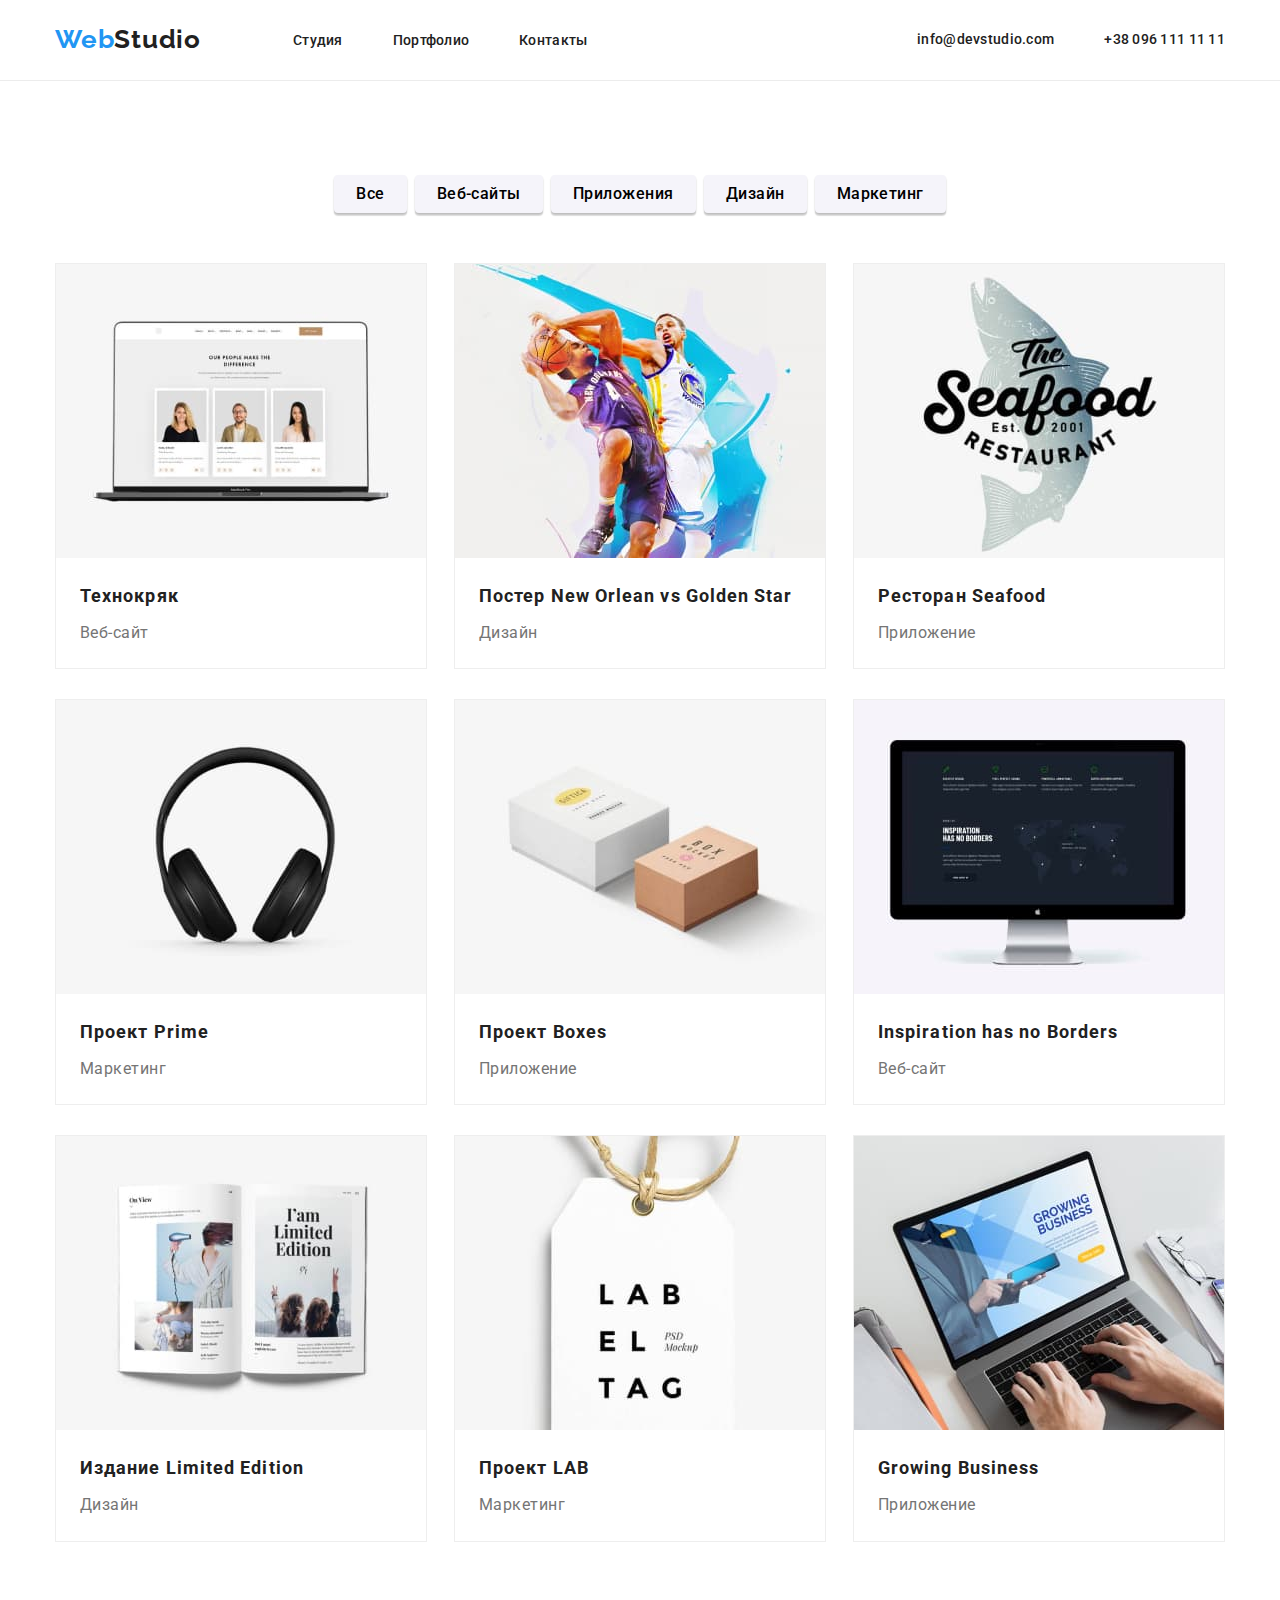
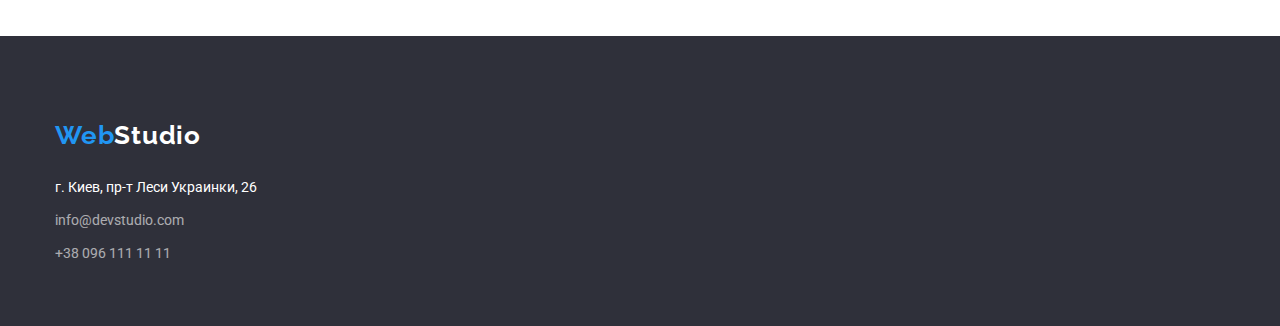
==== commit 6d841da0: "02.13.2022 - 001" ====
--- a/portfolio.html
+++ b/portfolio.html
@@ -22,25 +22,29 @@
 <body>
     <!--Хедер-->
 
-    <header>
-
-        <nav class="container main-nav">
+    <header class="header">
+    
+        <div class="container main-nav">
             <a class="logo" href="./index.html">
-                Web<spam class="studio-black">Studio</spam> </a>
-            <ul class="nav-links">
-                <li class="item"><a href="./index.html" class="link">Студия</a></li>
-                <li class="item"><a href="./portfolio.html" class="link">Портфолио</a></li>
-                <li class="item"><a href="" class="link">Контакты</a></li>
-            </ul>
-
+                <span class="web">Web</span><span class="studio-black">Studio</span></a>
+            <nav>
+    
+    
+                <ul class="nav-links">
+                    <li class="item"><a href="./index.html" class="link">Студия</a></li>
+                    <li class="item"><a href="./portfolio.html" class="link">Портфолио</a></li>
+                    <li class="item"><a href="" class="link">Контакты</a></li>
+                </ul>
+            </nav>
+    
             <ul class="header-contacts">
                 <li class="item"><a href="mailto:info@devstudio.com" class="link">info@devstudio.com</a>
                 </li>
                 <li class="item"><a href="tel:+380961111111" class="link">+38 096 111 11 11
                     </a></li>
             </ul>
-        </nav>
-
+        </div>
+    
     </header>
     <!--Средняя часть документа-->
 
--- a/css/styles.css
+++ b/css/styles.css
@@ -77,6 +77,10 @@
   width: 145px;
 }
 
+.web {
+  color: var(--accent-text-color);
+}
+
 .studio-black {
   color: var(--primary-text-color);
 }
@@ -93,6 +97,7 @@
 
 .main-nav {
   display: flex;
+  align-items: center;
   /* background-color: teal; */
 }
 
